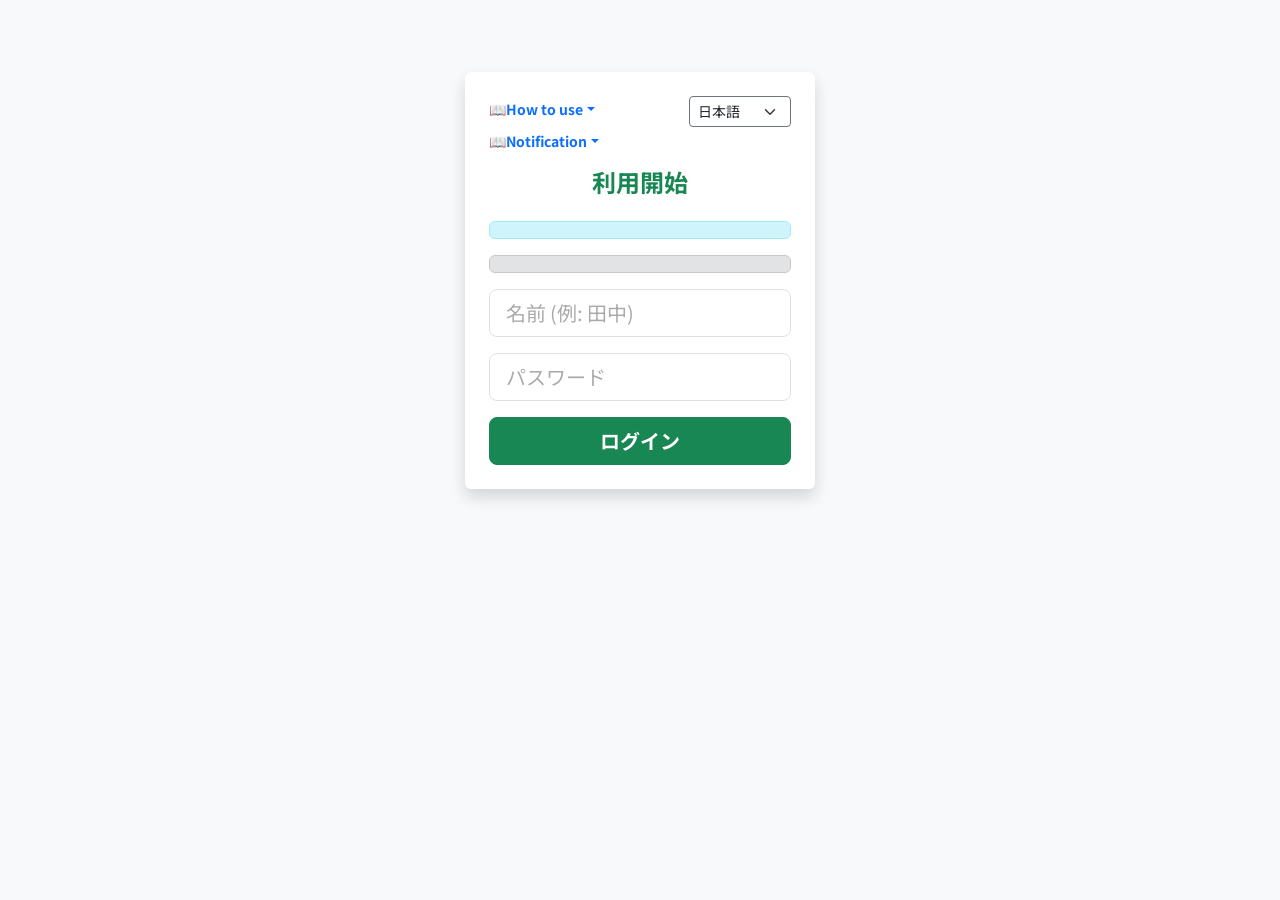
==== index.html @ 7f09c7f6 "Update index.html" ====
<!DOCTYPE html>
<html lang="ja">
<head>
    <meta charset="UTF-8">
    <meta name="viewport" content="width=device-width, initial-scale=1.0, maximum-scale=1.0, user-scalable=no, viewport-fit=cover">
    <title>奴隷管理アプリ</title>

    <script async src="https://www.googletagmanager.com/gtag/js?id=G-LH9ZHQRLJD"></script>
    <script>
      window.dataLayer = window.dataLayer || [];
      function gtag(){dataLayer.push(arguments);}
      gtag('js', new Date());
      gtag('config', 'G-LH9ZHQRLJD');
    </script>
    <link rel="manifest" href="manifest.json">
    <meta name="theme-color" content="#06c755">
    <meta name="apple-mobile-web-app-capable" content="yes">
    <meta name="mobile-web-app-capable" content="yes">
    <meta name="apple-mobile-web-app-status-bar-style" content="black-translucent">
    <link rel="apple-touch-icon" href="./images/icon.png">

    <link href="https://fonts.googleapis.com/css2?family=Noto+Sans+JP:wght@400;500;700&display=swap" rel="stylesheet">
    <link rel="stylesheet" href="https://cdn.jsdelivr.net/npm/bootstrap-icons@1.11.3/font/bootstrap-icons.min.css">
    <link href="https://cdn.jsdelivr.net/npm/bootstrap@5.3.0/dist/css/bootstrap.min.css" rel="stylesheet">
    <link rel="stylesheet" href="css/style.css?v=4">
</head>
<body>

    <div class="modal fade" id="termsModal" data-bs-backdrop="static" data-bs-keyboard="false" tabindex="-1" style="z-index: 9999;">
        <div class="modal-dialog modal-dialog-centered modal-dialog-scrollable modal-lg">
            <div class="modal-content">
                <div class="modal-header bg-danger text-white">
                    <h5 class="modal-title fw-bold" data-i18n="terms_title">※重要：利用規約およびプライバシーポリシー</h5>
                </div>
                <div class="modal-body text-dark" style="font-size: 0.9rem;">
                    <p data-i18n="terms_intro">本アプリのご利用にあたり、以下の規約およびプライバシーポリシーへの同意が必須となります。</p>
                    
                    <h6 class="fw-bold mt-3 border-bottom pb-1" data-i18n="terms_h1">1. 免責事項</h6>
                    <p data-i18n="terms_p1">本アプリの利用、通信障害、システムエラー、またはデータの消失により生じた直接的および間接的な損害について、管理者は一切の責任を負いません。</p>
                    
                    <h6 class="fw-bold mt-3 border-bottom pb-1" data-i18n="terms_h2">2. アカウントの管理と禁止事項（データアップロードについて）</h6>
                    <p data-i18n="terms_p2_1">アカウントの第三者への貸与・譲渡・使い回しを固く禁じます。他ユーザーへのなりすましや不正アクセス等の禁止行為が発覚した場合、管理者は予告なくアカウントを停止・削除できるものとします。</p>
                    <p data-i18n="terms_p2_2">本アプリ内での違法な画像（無修正画像、児童ポルノ等）、極度な残虐画像、その他利用サーバー（Google・GitHub等）の規約に違反するデータのアップロードを禁じます。アップロードされたデータにより生じたトラブルや、システム提供元からのアカウント凍結等の問題について、管理者は一切の責任を負いません。これらはすべて、データをアップロードしたユーザー自身の責任において解決するものとします。</p>

                    <h6 class="fw-bold mt-3 border-bottom pb-1" data-i18n="terms_h3">3. データの閲覧権限</h6>
                    <p data-i18n="terms_p3">業務遂行およびセキュリティ管理の目的上、システム管理者（および所属グループの権限者）は、必要に応じてユーザーの送信内容（チャット・申請・予定・画像等）を閲覧および管理できるものとします。</p>

                    <h6 class="fw-bold mt-3 border-bottom pb-1" data-i18n="terms_h4">4. プライバシーポリシー</h6>
                    <p data-i18n="terms_p4">本システムはメールアドレス等の不要な個人情報を収集しません。登録された氏名、システムログ、Auth UID等は本アプリの運営目的のみに使用し、法令に基づく場合を除き、第三者へ提供することはありません。</p>

                    <h6 class="fw-bold mt-3 border-bottom pb-1" data-i18n="terms_h5">5. 未成年者の利用について</h6>
                    <p class="text-danger fw-bold" data-i18n="terms_p5">本アプリは取り扱うコンテンツの性質上、18歳未満の方の利用を固く禁じます。本規約に同意して利用を開始した時点で、ユーザーは18歳以上であることを確約したものとみなします。年齢を偽って利用したことにより生じたトラブルや不利益について、管理者は一切の責任を負いません。</p>
                </div>
                <div class="modal-footer d-flex flex-wrap justify-content-between bg-light gap-2">
                    <div class="d-flex gap-2">
                        <button type="button" class="btn btn-outline-secondary" id="btn-terms-logout" data-i18n="terms_btn_logout">ログアウト</button>
                        <button type="button" class="btn btn-outline-danger" id="btn-terms-withdraw">
                            <i class="bi bi-person-x"></i> <span data-i18n="terms_btn_withdraw">退会する</span>
                        </button>
                    </div>
                    <button type="button" class="btn btn-danger fw-bold px-4" id="btn-terms-agree" data-i18n="terms_btn_agree">同意して利用を開始</button>
                </div>
            </div>
        </div>
    </div>
    
    <div id="toast-container" style="position: fixed; top: max(10px, env(safe-area-inset-top, 10px)); left: 50%; transform: translateX(-50%); z-index: 9999; width: 95%; max-width: 400px; pointer-events: none;"></div>

    <div id="login-screen" class="d-flex flex-column align-items-center bg-light" style="position:fixed; top:0; left:0; width:100%; height:100dvh; z-index:1000; overflow-y:auto; padding-top:max(8vh, env(safe-area-inset-top, 8vh)); padding-bottom:40px; -webkit-overflow-scrolling:touch;">
        <div class="card shadow border-0 p-4" style="width: 100%; max-width: 350px;">
            
            <div class="d-flex justify-content-between align-items-start mb-2">
                <div class="d-flex flex-column gap-2 text-start">
                    <div class="dropdown">
                        <a href="#" class="text-decoration-none fw-bold small dropdown-toggle" data-bs-toggle="dropdown">📖How to use</a>
                        <ul class="dropdown-menu shadow-sm" style="font-size: 0.85rem;">
                            <li><a class="dropdown-item clickable" onclick="window.openFullscreenImage('images/manual_ja.png')">サービス説明資料.png</a></li>
                            <li><a class="dropdown-item clickable" onclick="window.openFullscreenImage('images/manual_en.png')">Service Description Materials.png</a></li>
                            <li><a class="dropdown-item clickable" onclick="window.openFullscreenImage('images/manual_zh.png')">服务说明材料.png</a></li>
                        </ul>
                    </div>
                    <div class="dropdown">
                        <a href="#" class="text-decoration-none fw-bold small dropdown-toggle" data-bs-toggle="dropdown">📖Notification</a>
                        <ul class="dropdown-menu shadow-sm" style="font-size: 0.85rem;">
                            <li><a class="dropdown-item clickable" onclick="window.openFullscreenImage('images/notif_ja.png')">通知設定方法.png</a></li>
                            <li><a class="dropdown-item clickable" onclick="window.openFullscreenImage('images/notif_en.png')">Notification settings.png</a></li>
                            <li><a class="dropdown-item clickable" onclick="window.openFullscreenImage('images/notif_zh.png')">如何设置通知.png</a></li>
                        </ul>
                    </div>
                </div>
                <div class="text-end">
                    <select id="lang-select" class="form-select form-select-sm shadow-none border-secondary">
                        <option value="ja">日本語</option>
                        <option value="en">English</option>
                        <option value="zh">简体中文</option>
                    </select>
                </div>
            </div>

            <div class="text-center mb-3 mt-2">
                <h4 class="fw-bold text-success" data-i18n="login_title">利用開始</h4>
            </div>
            
            <div class="alert alert-info small p-2 mb-3" role="alert" style="font-size: 0.85rem;" data-i18n-html="login_notice">
            </div>
            
            <div class="alert alert-secondary small p-2 mb-3" role="alert" style="font-size: 0.85rem;" data-i18n-html="login_account_creation">
            </div>
 
            <input type="text" id="login-name" class="form-control form-control-lg mb-3" placeholder="名前 (例: 田中)" data-i18n-placeholder="login_name_placeholder">
            <input type="password" id="login-password" class="form-control form-control-lg mb-3" placeholder="パスワード" data-i18n-placeholder="login_pass_placeholder">
            
            <button id="login-btn" class="btn btn-success btn-lg w-100 fw-bold" data-i18n="login_button">ログイン</button>
            
            <div id="login-error" class="text-danger small mt-2 text-center d-none" data-i18n="login_error">名前またはパスワードが間違っています</div>
        </div>
    </div>

    <div id="main-screen" class="d-none">
        <div class="d-flex flex-column" style="height: 100dvh; overflow: hidden;">
            
            <header class="bg-white border-bottom px-3 py-2 d-flex justify-content-between align-items-center" style="height: 60px; flex-shrink: 0; z-index: 1050;">
                <span class="fw-bold" id="header-title">受信箱</span>
                <div class="d-flex align-items-center gap-2">
                    <span id="user-name-display" class="fw-bold text-dark" style="font-size: 1.05rem;"></span>
                    <button id="logout-btn" class="btn btn-sm btn-outline-secondary"><i class="bi bi-box-arrow-right"></i></button>
                    <button id="notification-btn" class="btn btn-sm btn-outline-secondary" style="transition: all 0.3s;"><i class="bi bi-bell-slash text-secondary"></i></button>
                    <button id="settings-btn" class="btn btn-sm btn-outline-secondary" data-bs-toggle="modal" data-bs-target="#settingsModal"><i class="bi bi-gear"></i></button>
                </div>
            </header>

            <div id="scrollable-content" class="container-fluid pt-2 pb-4 position-relative" style="flex: 1; overflow-y: auto;">
                
                <div id="tab-inbox" class="tab-content">
                    <div id="inbox-list"></div>
                </div>

                <div id="tab-chat" class="tab-content d-none">
                    <div id="chat-container">
                        <div id="chat-list" class="list-group list-group-flush"></div>
                    </div>

                    <div id="chat-detail-container" class="d-none bg-light" style="position: absolute; top: 0; bottom: 0; left: 0; right: 0; z-index: 100; overflow-y: auto; padding-bottom: 80px;">
                        <div class="p-2 bg-white border-bottom sticky-top d-flex align-items-center">
                            <button id="back-to-chat-list" class="btn btn-sm"><i class="bi bi-chevron-left"></i></button>
                            <span id="chat-target-name" class="ms-2 fw-bold"></span>
                        </div>
                        <div id="chat-messages" class="p-3"></div>
                    </div>
                </div>

                <div id="tab-form" class="tab-content d-none">
                    <div class="card p-3 border-0 shadow-sm">
                        
                        <div id="form-target-container" class="mb-3 d-none">
                            <label class="form-label fw-bold" data-i18n="form_target_label">宛先</label>
                            <select id="form-target-select" class="form-select"></select>
                        </div>
                        <div class="mb-3">
                            <label class="form-label fw-bold">
                                <span class="role-member" data-i18n="nav_form_member">申請</span><span class="role-leader d-none" data-i18n="nav_form_leader">命令</span><span data-i18n="form_type_suffix">の種類</span>
                            </label>
                            <select id="form-type-select" class="form-select"></select>
                        </div>
                        <div class="mb-3">
                            <label class="form-label fw-bold">
                                <span data-i18n="form_content">内容</span> <span class="text-muted small" data-i18n="form_optional">(任意)</span>
                            </label>
                            <textarea id="form-content" class="form-control" rows="5"></textarea>
                        </div>
                        <div class="mb-3">
                            <label class="form-label fw-bold">
                                <span data-i18n="form_image">画像添付</span> <span class="text-muted small" data-i18n="form_image_limit">(最大4枚)</span>
                            </label>
                            <label class="btn btn-outline-secondary w-100 mb-0 text-start">
                                <i class="bi bi-image me-2"></i><span data-i18n="btn_choose_file">ファイルを選択</span>
                                <input type="file" id="form-image-file" class="d-none" accept="image/*" multiple>
                            </label>
                            <div id="form-image-preview" class="image-preview-container mt-2"></div>
                        </div>
                        <button id="form-submit-btn" class="btn btn-success w-100 fw-bold" data-i18n="form_submit">送信</button>
                    </div>
                </div>

                <div id="tab-calendar" class="tab-content d-none">
                    <div class="d-flex justify-content-between align-items-center mb-3 px-2">
                        <button id="cal-prev-btn" class="btn btn-sm btn-outline-secondary">&lt;</button>
                        <h5 id="cal-month-label" class="m-0 fw-bold"></h5>
                        <button id="cal-next-btn" class="btn btn-sm btn-outline-secondary">&gt;</button>
                    </div>
                    <div id="calendar-grid" class="border bg-white mb-4"></div>
                    <div id="calendar-grid-next" class="border bg-white d-none"></div>

                    <div class="mt-3 text-end" style="position: sticky; bottom: 20px; right: 20px; z-index: 90; float: right;">
                        <button class="btn btn-primary rounded-circle shadow" data-bs-toggle="modal" data-bs-target="#eventModal" style="width:60px; height:60px; font-size: 24px;">
                            <i class="bi bi-plus"></i>
                        </button>
                    </div>
                </div>

            </div>

            <div id="chat-input-area" class="bg-white border-top p-2 d-none" style="flex-shrink: 0; z-index: 1050;">
                <div id="chat-image-preview" class="image-preview-container mb-1"></div>
                <div class="input-group align-items-end">
                    <label class="btn btn-outline-secondary mb-0" style="height: 38px;">
                        <i class="bi bi-image"></i>
                        <input type="file" id="chat-image-file" hidden accept="image/*" multiple>
                    </label>
                    <textarea id="chat-message-input" class="form-control" rows="1" style="resize: none; overflow-y: hidden;" placeholder="メッセージ..." data-i18n-placeholder="chat_placeholder"></textarea>
                    <button id="chat-send-btn" class="btn btn-success" style="height: 38px;"><i class="bi bi-send"></i></button>
                </div>
            </div>

            <nav class="bottom-nav bg-white border-top d-flex justify-content-around py-2" style="height: 60px; flex-shrink: 0; z-index: 1060;">
                <a href="#tab-inbox" class="bottom-nav-item active text-decoration-none text-center text-secondary position-relative" style="flex:1;">
                    <i class="bi bi-inbox fs-4"></i>
                    <div style="font-size:10px;" data-i18n="nav_inbox">受信箱</div>
                </a>
                <a href="#tab-chat" class="bottom-nav-item text-decoration-none text-center text-secondary position-relative" style="flex:1;">
                    <i class="bi bi-chat-dots fs-4"></i>
                    <div style="font-size:10px;" data-i18n="nav_chat">チャット</div>
                </a>
                <a href="#tab-form" class="bottom-nav-item text-decoration-none text-center text-secondary position-relative" style="flex:1;">
                    <i class="bi bi-pencil-square fs-4"></i>
                    <div style="font-size:10px;">
                        <span class="role-member" data-i18n="nav_form_member">申請</span>
                        <span class="role-leader d-none" data-i18n="nav_form_leader">命令</span>
                    </div>
                </a>
                <a href="#tab-calendar" class="bottom-nav-item text-decoration-none text-center text-secondary position-relative" style="flex:1;">
                    <i class="bi bi-calendar3 fs-4"></i>
                    <div style="font-size:10px;" data-i18n="nav_calendar">カレンダー</div>
                </a>
            </nav>
            
        </div>
    </div>

    <div class="modal fade" id="imageFullscreenModal" tabindex="-1" style="z-index: 2000;">
        <div class="modal-dialog modal-dialog-centered modal-fullscreen" data-bs-dismiss="modal" style="background: rgba(0,0,0,0.85);">
            <div class="modal-content bg-transparent border-0 d-flex justify-content-center align-items-center" style="pointer-events: none;">
                <div class="position-relative" onclick="event.stopPropagation()" style="pointer-events: auto;">
                    <img id="fullscreen-img" src="" style="max-width: 90vw; max-height: 80vh; object-fit: contain; border-radius: 8px;">
                    <div class="custom-close-fullscreen" data-bs-dismiss="modal"><i class="bi bi-x"></i></div>
                </div>
            </div>
        </div>
    </div>

    <div class="modal fade" id="inboxDetailModal" tabindex="-1">
        <div class="modal-dialog">
            <div class="modal-content">
                <div class="modal-header">
                    <h5 class="modal-title fw-bold" id="detail-title"></h5>
                    <button type="button" class="btn-close" data-bs-dismiss="modal"></button>
                </div>
                <div class="modal-body">
                    <div class="mb-2 small text-muted">
                        <span data-i18n="detail_sender_label">送信者:</span> <span id="detail-sender"></span>  
                        <span data-i18n="detail_date_label">日時:</span> <span id="detail-date"></span>
                    </div>
                    <div class="mb-3 p-3 bg-light rounded" id="detail-content" style="white-space: pre-wrap;"></div>
                    <div id="detail-images" class="image-preview-container mb-3"></div>
                    
                    <div id="detail-leader-comment-area" class="d-none mb-3 p-3 rounded" style="background-color: #e8f4fd; border-left: 4px solid #0d6efd;">
                        <div class="small fw-bold text-primary mb-1"><i class="bi bi-chat-left-text me-1"></i><span data-i18n="detail_leader_comment">主人からのコメント</span></div>
                        <div id="detail-leader-comment" style="white-space: pre-wrap; font-size: 0.95rem;"></div>
                    </div>

                    <div id="detail-completion-area" class="d-none mb-3 p-3 rounded bg-light border">
                        <div class="small fw-bold text-success mb-2"><i class="bi bi-check-circle-fill me-1"></i><span data-i18n="detail_completion_title">完了報告の内容</span></div>
                        <div id="detail-completion-comment" style="white-space: pre-wrap; font-size: 0.95rem; margin-bottom: 8px;"></div>
                        <div id="detail-completion-images" class="image-preview-container"></div>
                    </div>

                    <div id="leader-judge-area" class="role-leader d-none border-top pt-3 mt-3">
                        <div id="judge-comment-area">
                            <label class="form-label fw-bold" data-i18n="judge_comment_label">判定コメント (任意)</label>
                            <textarea id="judge-comment" class="form-control mb-2" rows="2"></textarea>
                        </div>
                        <div class="d-flex justify-content-between gap-2 mb-2" id="judge-btn-group">
                            <button id="btn-approve" class="btn btn-success flex-fill" data-i18n="btn_approve">承認する</button>
                            <button id="btn-reject" class="btn btn-danger flex-fill" data-i18n="btn_reject">却下する</button>
                        </div>
                        <div class="d-flex justify-content-center gap-2">
                            <button id="btn-cancel-judge" class="btn btn-warning flex-fill d-none" data-i18n="btn_cancel_judge">判定を取り消す</button>
                        </div>
                    </div>
                </div>
            </div>
        </div>
    </div>

    <div class="modal fade" id="completionModal" tabindex="-1">
        <div class="modal-dialog">
            <div class="modal-content">
                <div class="modal-header">
                    <h5 class="modal-title fw-bold" data-i18n="completion_title">命令の完了報告</h5>
                    <button type="button" class="btn-close" data-bs-dismiss="modal"></button>
                </div>
                <div class="modal-body">
                    <p class="small text-danger fw-bold mb-3"><i class="bi bi-exclamation-triangle-fill"></i> <span data-i18n="completion_warning">コメントまたは証拠画像のどちらかが必須です。</span></p>
                    <div class="mb-3">
                        <label class="form-label fw-bold" data-i18n="completion_comment_label">報告コメント</label>
                        <textarea id="completion-comment" class="form-control" rows="3" placeholder="作業完了しました。" data-i18n-placeholder="completion_comment_placeholder"></textarea>
                    </div>
                    <div class="mb-3">
                        <label class="form-label fw-bold" data-i18n="completion_image_label">証拠画像 (最大4枚)</label>
                        <label class="btn btn-outline-secondary w-100 mb-0 text-start">
                            <i class="bi bi-image me-2"></i><span data-i18n="btn_choose_file">ファイルを選択</span>
                            <input type="file" id="completion-image-file" class="d-none" accept="image/*" multiple>
                        </label>
                        <div id="completion-image-preview" class="image-preview-container mt-2"></div>
                    </div>
                    <button id="completion-submit-btn" class="btn btn-success w-100 fw-bold" data-i18n="btn_completion_submit">報告して完了にする</button>
                </div>
            </div>
        </div>
    </div>

    <div class="modal fade" id="eventModal" tabindex="-1">
        <div class="modal-dialog">
            <div class="modal-content">
                <div class="modal-header">
                    <h5 class="modal-title" data-i18n="event_modal_title">予定の追加</h5>
                    <button type="button" class="btn-close" data-bs-dismiss="modal"></button>
                </div>
                <div class="modal-body">
                    <div class="row mb-3">
                        <div class="col-6"><label class="form-label small text-muted" data-i18n="event_start_date">開始日</label><input type="date" id="event-start-date" class="form-control"></div>
                        <div class="col-6"><label class="form-label small text-muted" data-i18n="event_end_date">終了日</label><input type="date" id="event-end-date" class="form-control"></div>
                    </div>
                    <div class="mb-3">
                        <label class="form-label" data-i18n="event_title_label">予定の内容</label>
                        <input type="text" id="event-title-input" class="form-control" placeholder="例: 外出、調教など" data-i18n-placeholder="event_title_placeholder">
                    </div>
                </div>
                <div class="modal-footer">
                    <button type="button" class="btn btn-secondary" data-bs-dismiss="modal" data-i18n="btn_cancel">キャンセル</button>
                    <button type="button" id="save-event-btn" class="btn btn-success" data-i18n="btn_save">保存</button>
                </div>
            </div>
        </div>
    </div>
    
    <div class="modal fade" id="passwordChangeModal" tabindex="-1" data-bs-backdrop="static" data-bs-keyboard="false">
        <div class="modal-dialog">
            <div class="modal-content">
                <div class="modal-header">
                    <h5 class="modal-title fw-bold text-danger"><i class="bi bi-shield-lock-fill"></i> 初期パスワードの変更</h5>
                </div>
                <div class="modal-body">
                    <p class="small text-muted mb-3">セキュリティのため、自分専用の新しいパスワード（6文字以上）を設定してください。</p>
                    <div class="mb-3">
                        <label class="form-label fw-bold small">新しいパスワード (6文字以上)</label>
                        <input type="password" id="new-password" class="form-control" placeholder="6文字以上の英数字">
                    </div>
                    <div class="mb-3">
                        <label class="form-label fw-bold small">新しいパスワード (確認用)</label>
                        <input type="password" id="new-password-confirm" class="form-control" placeholder="もう一度入力">
                    </div>
                    <button id="btn-change-password" class="btn btn-primary w-100 fw-bold">変更して利用開始</button>
                    <div id="password-error" class="text-danger small mt-2 text-center d-none">パスワードが一致しないか、短すぎます。</div>
                </div>
            </div>
        </div>
    </div>

    <div class="modal fade" id="settingsModal" tabindex="-1">
        <div class="modal-dialog modal-dialog-centered">
            <div class="modal-content">
                <div class="modal-header">
                    <h5 class="modal-title fw-bold">設定</h5>
                    <button type="button" class="btn-close" data-bs-dismiss="modal"></button>
                </div>
                <div class="modal-body p-0">
                    <div class="list-group list-group-flush">
                        <button class="list-group-item list-group-item-action p-3" data-bs-toggle="modal" data-bs-target="#updatesModal" data-bs-dismiss="modal">
                            <i class="bi bi-info-circle me-2"></i> 更新情報
                        </button>
                        <button class="list-group-item list-group-item-action p-3 text-danger fw-bold" id="btn-show-withdraw" data-bs-dismiss="modal">
                            <i class="bi bi-person-x me-2"></i> <span data-i18n="menu_withdraw">退会する</span>
                        </button>
                    </div>
                </div>
            </div>
        </div>
    </div>

    <div class="modal fade" id="updatesModal" tabindex="-1">
        <div class="modal-dialog modal-dialog-centered modal-dialog-scrollable">
            <div class="modal-content">
                <div class="modal-header">
                    <h5 class="modal-title fw-bold" data-i18n="updates_title">更新情報</h5>
                    <button type="button" class="btn-close" data-bs-dismiss="modal"></button>
                </div>
                <div class="modal-body small" data-i18n-html="updates_content">
                </div>
            </div>
        </div>
    </div>

    <script src="https://cdn.jsdelivr.net/npm/bootstrap@5.3.0/dist/js/bootstrap.bundle.min.js"></script>
    <script type="module" src="js/app.js?v=27"></script>
</body>
</html>
---- css/style.css ----
:root {
    --primary-color: #06c755;
    --bg-color: #f2f4f7;
    --chat-me-bg: #98e184;
    --chat-other-bg: #ffffff;
}

html, body {
    height: 100%;
    overflow: hidden; 
    margin: 0;
    padding: 0;
    background-color: var(--bg-color);
    font-family: 'Noto Sans JP', sans-serif;
    color: #333;
    /* user-select: none; を削除しました */
    -webkit-tap-highlight-color: transparent;
}

::placeholder { color: #aaa !important; opacity: 1; }

.form-control:focus, .form-select:focus {
    box-shadow: none !important;
    border-color: #ced4da !important;
}

#app-screen {
    display: flex;
    flex-direction: column;
    height: 100dvh; 
    width: 100%;
    justify-content: flex-start !important; 
    align-items: stretch !important;
}

.clickable { cursor: pointer; }

/* 選択中のタブをテーマカラー（緑）にする */
.bottom-nav-item.active { color: var(--primary-color) !important; }
.bottom-nav-item.active i, .bottom-nav-item.active div { color: var(--primary-color) !important; }

/* 通知用の赤バッジ */
.tab-badge {
    position: absolute;
    top: 2px;
    right: 20%;
    background-color: #ff3b30;
    color: white;
    font-size: 9px;
    font-weight: bold;
    padding: 2px 5px;
    border-radius: 10px;
    line-height: 1;
    border: 1px solid white;
}

/* --- チャット画面 --- */
.chat-row { margin-bottom: 12px; }

.reaction-badge {
    position: absolute;
    bottom: -8px;
    right: 0px; /* ★枠の右端と縦ラインを揃える */
    background: white;
    border: 1px solid #ff4d4f;
    color: #ff4d4f;
    border-radius: 12px;
    padding: 0 5px;
    font-size: 10px;
    box-shadow: 0 1px 2px rgba(0,0,0,0.15);
    z-index: 10;
    line-height: 1.4;
    font-weight: bold;
}

/* --- 画像プレビュー＆×ボタンの透過デザイン --- */
.image-preview-container {
    display: flex;
    flex-wrap: wrap;
    gap: 5px;
    margin-top: 5px;
}
.image-preview-item {
    width: 60px;
    height: 60px;
    object-fit: cover;
    border-radius: 5px;
    border: 1px solid #ccc;
}

/* カスタム×ボタン（プレビュー用） */
.custom-close-preview {
    position: absolute;
    top: -6px;
    right: -6px;
    width: 22px;
    height: 22px;
    background-color: rgba(0, 0, 0, 0.5); /* 透過の黒 */
    border: 1px solid white;
    border-radius: 50%;
    color: white;
    font-size: 14px;
    display: flex;
    align-items: center;
    justify-content: center;
    box-shadow: 0 1px 3px rgba(0,0,0,0.3);
    z-index: 10;
}

/* カスタム×ボタン（フルスクリーン用） */
.custom-close-fullscreen {
    position: absolute;
    /* 👇 変更：画像枠ではなく、画面全体の右上（ノッチを避けた安全圏）に固定する */
    top: max(20px, env(safe-area-inset-top)); 
    right: max(20px, env(safe-area-inset-right));
    width: 40px;
    height: 40px;
    background-color: rgba(0, 0, 0, 0.6);
    border: 2px solid white;
    border-radius: 50%;
    color: white;
    font-size: 24px;
    display: flex;
    align-items: center;
    justify-content: center;
    box-shadow: 0 2px 8px rgba(0,0,0,0.5);
    z-index: 2050;
    cursor: pointer;
}

/* --- カレンダー --- */
.cal-sun { color: #ff3b30 !important; }
.cal-sat { color: #007aff !important; }
.cal-holiday { color: #ff9500 !important; font-weight: bold; }

/* 👇 変更：基本をスマホの正方形(60px)とし、予定が増えた時だけ自動で下に伸びるようにする */
.calendar-day { 
    min-height: 60px; 
    height: auto; 
    position: relative; 
}

/* 👇 限界まで無駄な余白を削り、バーをスリムにして60px内に収める */
.calendar-day { 
    min-height: 60px; 
    height: auto; 
    position: relative; 
    padding: 2px !important; 
}
.calendar-day span.day-num {
    display: block; text-align: center; font-size: 0.8rem; z-index: 2; position: relative;
    width: 20px; height: 20px; line-height: 16px; margin: 0 auto; border: 2px solid transparent; border-radius: 50%; box-sizing: border-box; 
}
.event-bar {
    position: absolute; height: 14px; line-height: 14px; font-size: 9px; color: white; background-color: var(--primary-color);
    z-index: 5; border-radius: 0; padding: 0 2px; overflow: hidden; white-space: nowrap; text-overflow: ellipsis;
}
.event-more { position: absolute; bottom: 0px; right: 1px; font-size: 9px; color: #666; background: rgba(255,255,255,0.9); padding: 0 2px; border-radius: 4px; cursor: pointer; box-shadow: 0 1px 2px rgba(0,0,0,0.1); z-index: 10; }


/* =========================================
   端末ごとの視差・セーフエリア（ノッチ/ホームバー）対策
   ========================================= */

/* ② ヘッダー：iPhoneのノッチ（切り欠き）に被らないように上部の余白を自動追加 */
header {
    padding-top: env(safe-area-inset-top) !important;
    height: calc(60px + env(safe-area-inset-top)) !important;
}

/* ③ 下部ナビ・チャット入力欄：画面下のホームインジケーター（黒い線）に被らないように下部の余白を自動追加 */
.bottom-nav, #chat-input-area {
    padding-bottom: env(safe-area-inset-bottom) !important;
    min-height: calc(60px + env(safe-area-inset-bottom));
}

/* ④ ブラウザモード時の追加対策：iOS Safariのツールバー（URL欄）に被らないようにする */
/* PWAとしてインストール済みの場合はこのルールは無視される */
@media all and (display-mode: browser) {
    .bottom-nav, #chat-input-area {
        padding-bottom: calc(env(safe-area-inset-bottom, 0px) + 50px) !important;
        min-height: calc(60px + env(safe-area-inset-bottom, 0px) + 50px);
    }
}

/* 長い英数字が連続入力されても画面外に突き抜けないようにする保険 */

/* 長い英数字が連続入力されても画面外に突き抜けないようにする保険 */
.chat-bubble, #detail-content {
    word-wrap: break-word;
    overflow-wrap: break-word;
}

/* ⑤ iOS Safari のラバーバンドスクロールでヘッダー/ナビが引っ張られるのを防止 */
header, .bottom-nav, #chat-input-area {
    position: sticky;
    backface-visibility: hidden;
    -webkit-backface-visibility: hidden;
}

/* メインスクロール領域だけがスクロールするようにする */
#scrollable-content, #chat-detail-container {
    -webkit-overflow-scrolling: touch;
    overscroll-behavior: contain;
}

/* 🌟 新規：削除済みメッセージのスタイル */
.deleted-message {
    background-color: #f0f0f0;
    color: #999;
    font-size: 0.85rem;
    font-style: italic;
    border: 1px dashed #ccc;
}

/* 🌟 新規：チャット一覧の未読ドット */
.chat-unread-dot {
    position: absolute;
    top: -2px;
    right: -2px;
    width: 12px;
    height: 12px;
    background-color: #ff3b30;
    border-radius: 50%;
    border: 2px solid white;
}
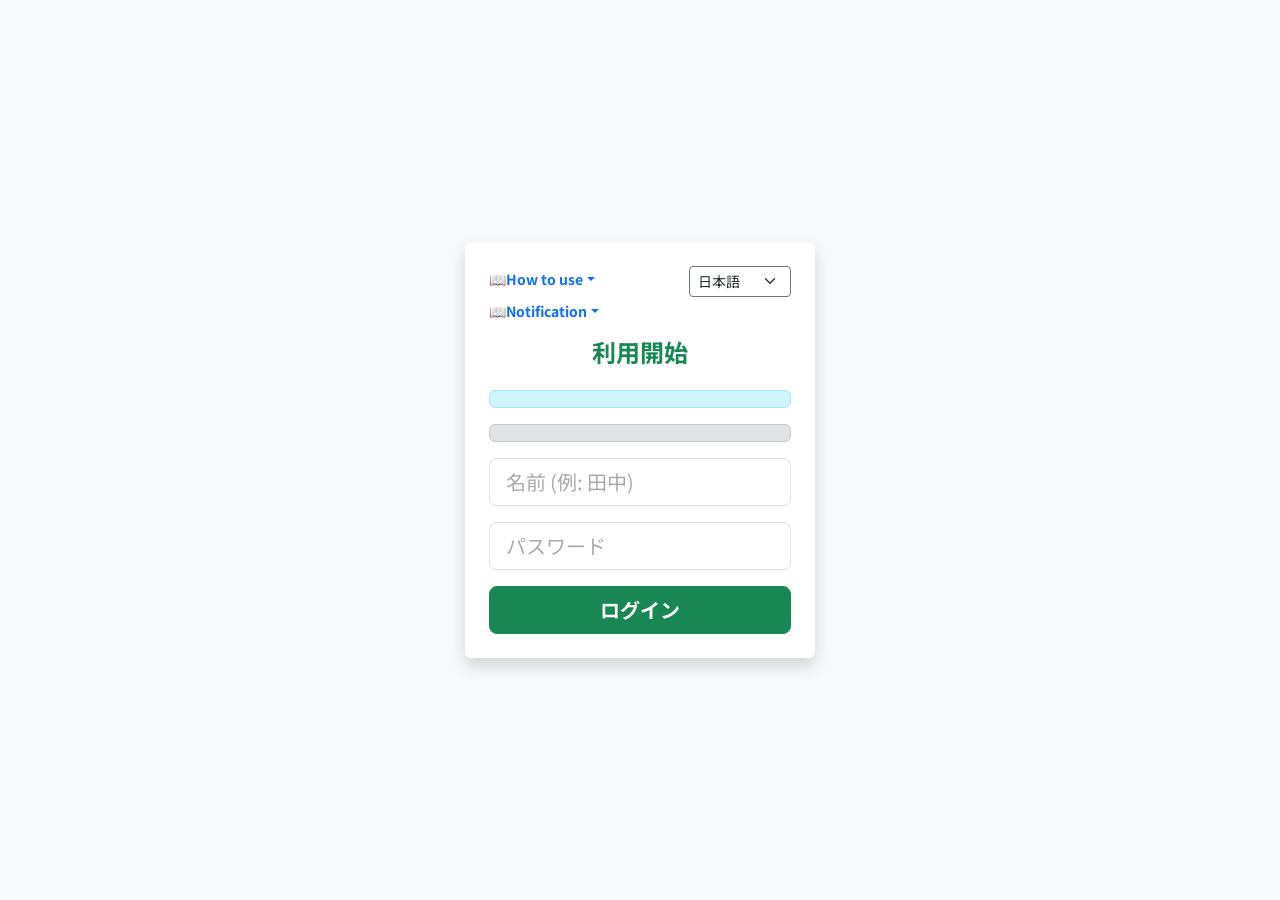
==== commit 2d5432ae: "Add files via upload" ====
--- a/index.html
+++ b/index.html
@@ -66,7 +66,12 @@
     
     <div id="toast-container" style="position: fixed; top: max(10px, env(safe-area-inset-top, 10px)); left: 50%; transform: translateX(-50%); z-index: 9999; width: 95%; max-width: 400px; pointer-events: none;"></div>
 
-    <div id="login-screen" class="d-flex flex-column align-items-center bg-light" style="position:fixed; top:0; left:0; width:100%; height:100dvh; z-index:1000; overflow-y:auto; padding-top:max(8vh, env(safe-area-inset-top, 8vh)); padding-bottom:40px; -webkit-overflow-scrolling:touch;">
+    <div id="login-screen" class="d-flex flex-column align-items-center justify-content-center bg-light"
+    style="position:fixed; top:0; left:0; width:100%; height:100dvh; z-index:1000;
+            overflow-y:auto;
+            padding-top:max(10vh, env(safe-area-inset-top, 10vh));
+            padding-bottom:max(10vh, env(safe-area-inset-bottom, 10vh));
+            -webkit-overflow-scrolling:touch;">
         <div class="card shadow border-0 p-4" style="width: 100%; max-width: 350px;">
             
             <div class="d-flex justify-content-between align-items-start mb-2">
@@ -402,7 +407,7 @@
     </div>
 
     <script src="https://cdn.jsdelivr.net/npm/bootstrap@5.3.0/dist/js/bootstrap.bundle.min.js"></script>
-    <script type="module" src="js/app.js?v=27"></script>
+    <script type="module" src="js/app.js?v=33"></script>
 </body>
 </html>
 
@@ -410,6 +415,3 @@
 
 
 
-
-
-
--- a/css/style.css
+++ b/css/style.css
@@ -174,17 +174,6 @@
     min-height: calc(60px + env(safe-area-inset-bottom));
 }
 
-/* ④ ブラウザモード時の追加対策：iOS Safariのツールバー（URL欄）に被らないようにする */
-/* PWAとしてインストール済みの場合はこのルールは無視される */
-@media all and (display-mode: browser) {
-    .bottom-nav, #chat-input-area {
-        padding-bottom: calc(env(safe-area-inset-bottom, 0px) + 50px) !important;
-        min-height: calc(60px + env(safe-area-inset-bottom, 0px) + 50px);
-    }
-}
-
-/* 長い英数字が連続入力されても画面外に突き抜けないようにする保険 */
-
 /* 長い英数字が連続入力されても画面外に突き抜けないようにする保険 */
 .chat-bubble, #detail-content {
     word-wrap: break-word;
@@ -225,11 +214,152 @@
     border: 2px solid white;
 }
 
-
-
-
-
-
-
-
-
+/* =========================================
+   🌟 スケルトンスクリーン
+   ========================================= */
+@keyframes skeleton-pulse {
+    0% { background-position: -200% 0; }
+    100% { background-position: 200% 0; }
+}
+.skeleton-row {
+    display: flex;
+    align-items: center;
+    padding: 14px 16px;
+    border-bottom: 1px solid #eee;
+}
+.skeleton-avatar {
+    width: 40px;
+    height: 40px;
+    border-radius: 50%;
+    flex-shrink: 0;
+    margin-right: 12px;
+    background: linear-gradient(90deg, #e8e8e8 25%, #f5f5f5 50%, #e8e8e8 75%);
+    background-size: 200% 100%;
+    animation: skeleton-pulse 1.5s ease-in-out infinite;
+}
+.skeleton-line {
+    height: 12px;
+    border-radius: 6px;
+    background: linear-gradient(90deg, #e8e8e8 25%, #f5f5f5 50%, #e8e8e8 75%);
+    background-size: 200% 100%;
+    animation: skeleton-pulse 1.5s ease-in-out infinite;
+    margin-bottom: 6px;
+}
+.skeleton-line.short { width: 40%; }
+.skeleton-line.medium { width: 65%; }
+.skeleton-line.long { width: 85%; }
+.skeleton-card {
+    padding: 16px;
+    margin-bottom: 8px;
+    border-radius: 8px;
+    border-left: 4px solid #e0e0e0;
+    background: white;
+    box-shadow: 0 1px 3px rgba(0,0,0,0.06);
+}
+
+/* =========================================
+   🌟 トースト通知（強化版）
+   ========================================= */
+@keyframes toast-slide-in {
+    from { opacity: 0; transform: translateY(-20px); }
+    to   { opacity: 1; transform: translateY(0); }
+}
+@keyframes toast-slide-out {
+    from { opacity: 1; transform: translateY(0); }
+    to   { opacity: 0; transform: translateY(-20px); }
+}
+.app-toast {
+    animation: toast-slide-in 0.3s ease-out;
+    pointer-events: auto;
+    cursor: pointer;
+    border-radius: 12px;
+    padding: 12px 16px;
+    margin-bottom: 8px;
+    display: flex;
+    align-items: center;
+    box-shadow: 0 4px 12px rgba(0,0,0,0.15);
+    backdrop-filter: blur(8px);
+    -webkit-backdrop-filter: blur(8px);
+}
+.app-toast.toast-exit {
+    animation: toast-slide-out 0.3s ease-in forwards;
+}
+.app-toast.toast-success {
+    background: rgba(25, 135, 84, 0.95);
+    color: white;
+}
+.app-toast.toast-error {
+    background: rgba(220, 53, 69, 0.95);
+    color: white;
+}
+.app-toast.toast-info {
+    background: rgba(33, 37, 41, 0.95);
+    color: white;
+}
+
+/* =========================================
+   🌟 日付セパレーター
+   ========================================= */
+.chat-date-separator {
+    display: flex;
+    align-items: center;
+    justify-content: center;
+    margin: 16px 0;
+    gap: 12px;
+}
+.chat-date-separator::before,
+.chat-date-separator::after {
+    content: '';
+    flex: 1;
+    height: 1px;
+    background: #ddd;
+}
+.chat-date-separator span {
+    font-size: 0.7rem;
+    color: #888;
+    background: #f2f4f7;
+    padding: 2px 12px;
+    border-radius: 12px;
+    white-space: nowrap;
+}
+
+/* =========================================
+   🌟 プログレッシブ画像読み込み
+   ========================================= */
+.progressive-img {
+    opacity: 0;
+    transition: opacity 0.3s ease-in;
+    background: linear-gradient(90deg, #e8e8e8 25%, #f5f5f5 50%, #e8e8e8 75%);
+    background-size: 200% 100%;
+    animation: skeleton-pulse 1.5s ease-in-out infinite;
+}
+.progressive-img.loaded {
+    opacity: 1;
+    background: none;
+    animation: none;
+}
+
+/* =========================================
+   🌟 画面遷移アニメーション（チャット）
+   ========================================= */
+#chat-detail-container {
+    transition: transform 0.28s cubic-bezier(0.25, 0.46, 0.45, 0.94),
+                opacity 0.28s cubic-bezier(0.25, 0.46, 0.45, 0.94);
+}
+#chat-detail-container.slide-enter {
+    transform: translateX(100%);
+    opacity: 0;
+}
+#chat-detail-container.slide-active {
+    transform: translateX(0);
+    opacity: 1;
+}
+
+
+
+
+
+
+
+
+
